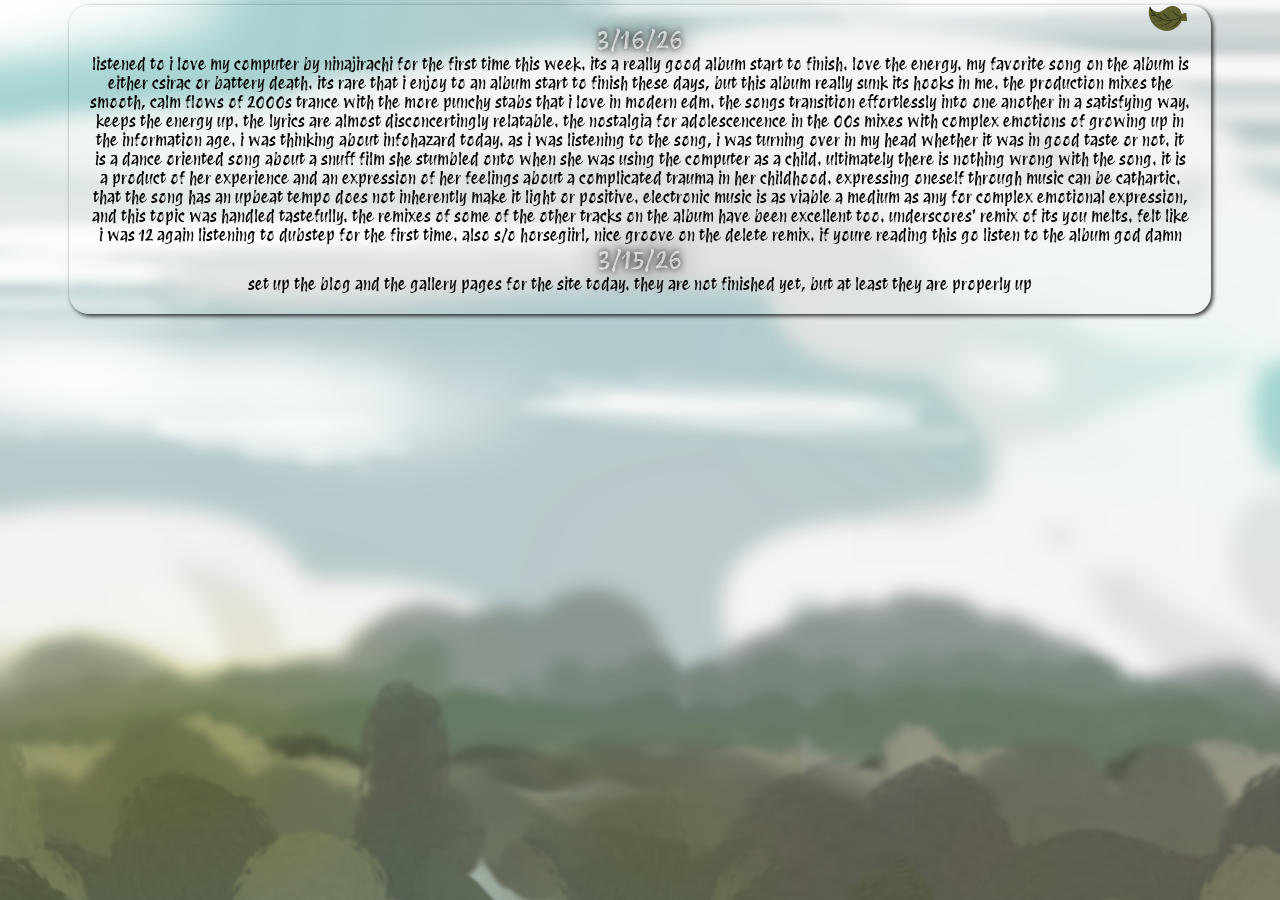
==== blog.html @ a2f9d1df "Update blog.html" ====
<html>
    <head>
        <link rel="stylesheet" href="styles.css">
        <link rel="preconnect" href="https://fonts.googleapis.com">
        <link rel="preconnect" href="https://fonts.gstatic.com" crossorigin>
        <link href="https://fonts.googleapis.com/css2?family=Protest+Revolution&display=swap" rel="stylesheet">
    </head>

    <body>
        <div>
            <h2>3/16/26</h2>
            <p>
                listened to i love my computer by ninajirachi for the first time this week. its a really good album start to finish. love the energy. my favorite song on the album is either csirac or battery death. 
                its rare that i enjoy to an album start to finish these days, but this album really sunk its hooks in me. 
                the production mixes the smooth, calm flows of 2000s trance with the more punchy stabs that i love in modern edm. the songs transition effortlessly into one another in a satisfying way. keeps the energy up.
                the lyrics are almost disconcertingly relatable. the nostalgia for adolescencence in the 00s mixes with complex emotions of growing up in the information age. i was thinking about infohazard today.
                as i was listening to the song, i was turning over in my head whether it was in good taste or not. it is a dance oriented song about a snuff film she stumbled onto when she was using the computer as a child.
                ultimately there is nothing wrong with the song. it is a product of her experience and an expression of her feelings about a complicated trauma in her childhood. 
                expressing oneself through music can be cathartic. that the song has an upbeat tempo does not inherently make it light or positive. electronic music is as viable a medium as any for complex emotional expression, 
                and this topic was handled tastefully. the remixes of some of the other tracks on the album have been excellent too. underscores' remix of its you melts. felt like i was 12 again listening to dubstep for the first time.
                also s/o horsegiirl, nice groove on the delete remix. if youre reading this go listen to the album god damn
            </p>

            <h2>3/15/26</h2>
            <p>
                set up the blog and the gallery pages for the site today. they are not finished yet, but at least they are properly up
            </p>
        </div>
        <script src="script.js"></script>
    </body>
</html>
---- styles.css ----
* {
    margin: 0;
    padding: 0;
    font-family: "Protest Revolution", sans-serif;
    font-weight: 400;
    font-style: normal;
}

body {
    margin: 0 auto;
    background: url('bg\ medium.png') no-repeat;
    background-size: cover;
    width: 90%;
    height: 100vh;
    display:flex;
    flex-direction: column;
    overflow-x: hidden;
    overflow-y: hidden;
}

header {
    margin-top: 10px;
    width: 100%;
    text-align:center;
}

h1 {
  color: #fffe;
  text-shadow: 0 0 2px black, 0 0 6px black, 0 0 30px black;
}

h2 {
    font-size: 25px;
    color:#fffa;
    text-shadow: 0 0 6px black, 0 0 30px black;
}

main {
    margin-bottom:10px;
    flex:1;
    width: 100%;
    display: flex;
}

div {
    border-radius: 20px;
    padding: 20px;
    margin: 5px;
    box-shadow: 2px 2px 4px #000c;
    text-align:center;
}

#left {
    flex:0 0 20%;
    background: #2a2b1aaa;
    width: 20%;
    min-width: 200px;
    text-align: center;
    display: flex;
    flex-direction: column;
}

#right {
    flex:1;
    background: #5c5e2daa;
}

.link-button {
    flex:1;
    padding: 20px;
    width: 100%;
    display: flex;
    align-items: center;
    margin-top: 10px;
    background: #5c5e2daa;
    border: none;
    border-radius: 5px;
}

.link-button:hover {
    background: #5c5e2d; 
    box-shadow: 1px 1px 2px #000c;   
}

.link-button p {
    width: 80%;
    font-size: 20px;
    color:#A5A671;
    text-shadow: 2px 2px 4px #000c;
}

.link-button img {
    width: 15%;
}
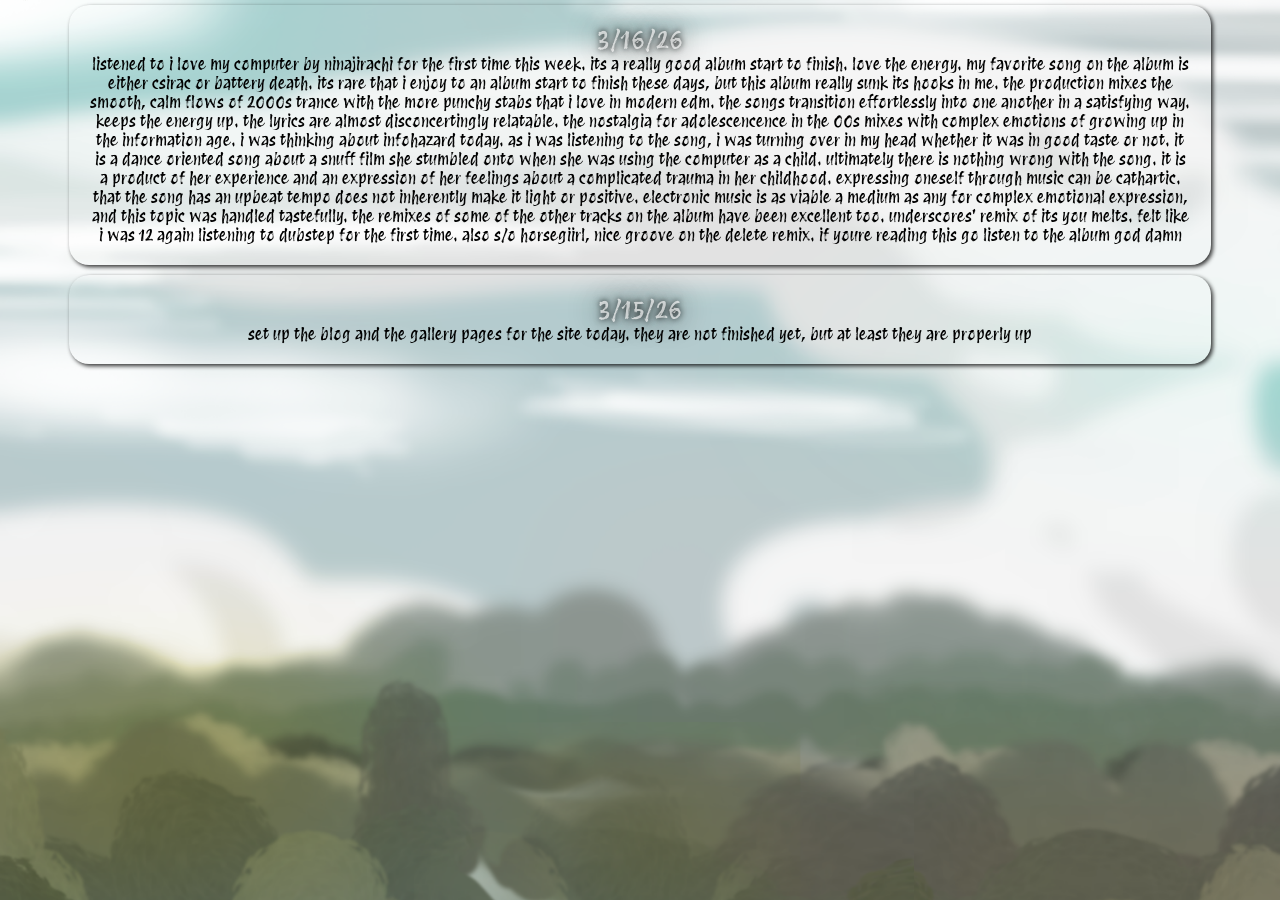
==== commit 379dd3ac: "Update blog.html" ====
--- a/blog.html
+++ b/blog.html
@@ -20,7 +20,9 @@
                 and this topic was handled tastefully. the remixes of some of the other tracks on the album have been excellent too. underscores' remix of its you melts. felt like i was 12 again listening to dubstep for the first time.
                 also s/o horsegiirl, nice groove on the delete remix. if youre reading this go listen to the album god damn
             </p>
+        </div>
 
+        <div>
             <h2>3/15/26</h2>
             <p>
                 set up the blog and the gallery pages for the site today. they are not finished yet, but at least they are properly up
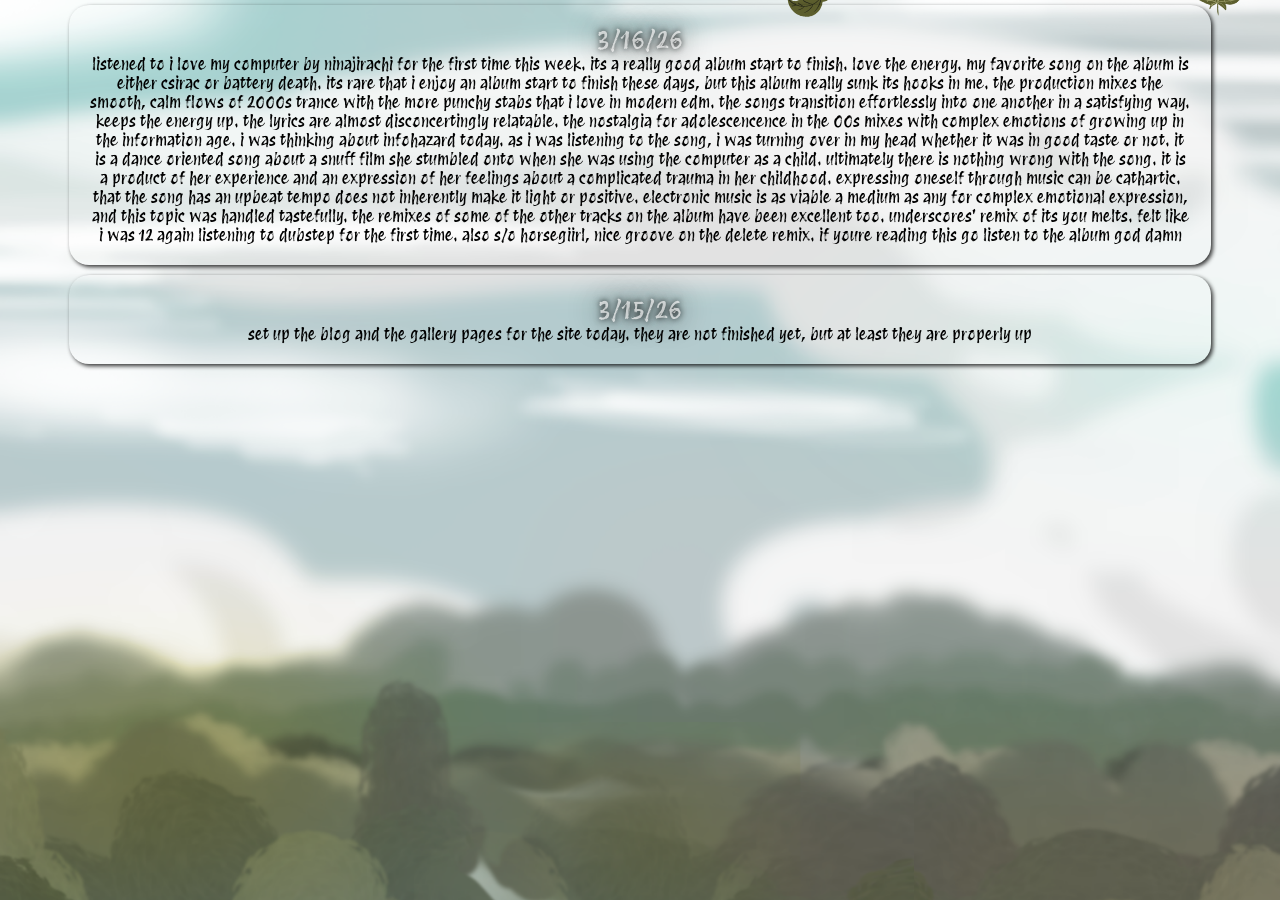
==== commit 4858da32: "Update blog.html" ====
--- a/blog.html
+++ b/blog.html
@@ -11,7 +11,7 @@
             <h2>3/16/26</h2>
             <p>
                 listened to i love my computer by ninajirachi for the first time this week. its a really good album start to finish. love the energy. my favorite song on the album is either csirac or battery death. 
-                its rare that i enjoy to an album start to finish these days, but this album really sunk its hooks in me. 
+                its rare that i enjoy an album start to finish these days, but this album really sunk its hooks in me. 
                 the production mixes the smooth, calm flows of 2000s trance with the more punchy stabs that i love in modern edm. the songs transition effortlessly into one another in a satisfying way. keeps the energy up.
                 the lyrics are almost disconcertingly relatable. the nostalgia for adolescencence in the 00s mixes with complex emotions of growing up in the information age. i was thinking about infohazard today.
                 as i was listening to the song, i was turning over in my head whether it was in good taste or not. it is a dance oriented song about a snuff film she stumbled onto when she was using the computer as a child.
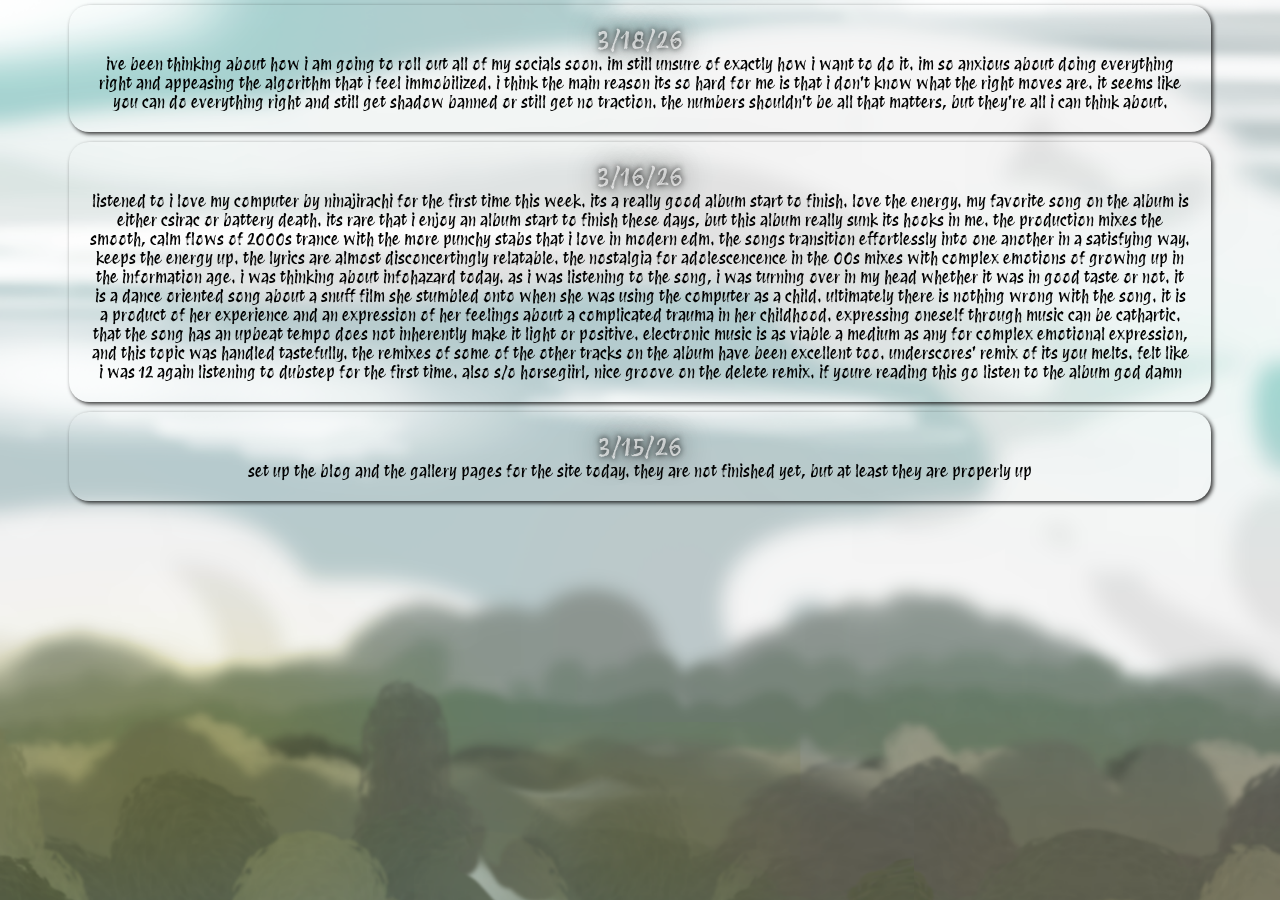
==== commit fe3844ee: "Update blog.html" ====
--- a/blog.html
+++ b/blog.html
@@ -7,6 +7,12 @@
     </head>
 
     <body>
+        <div>
+            <h2>3/18/26</h2>
+            <p>
+               ive been thinking about how i am going to roll out all of my socials soon. im still unsure of exactly how i want to do it. im so anxious about doing everything right and appeasing the algorithm that i feel immobilized. i think the main reason its so hard for me is that i don't know what the right moves are. it seems like you can do everything right and still get shadow banned or still get no traction. the numbers shouldn't be all that matters, but they're all i can think about.
+            </p>
+        </div>
         <div>
             <h2>3/16/26</h2>
             <p>
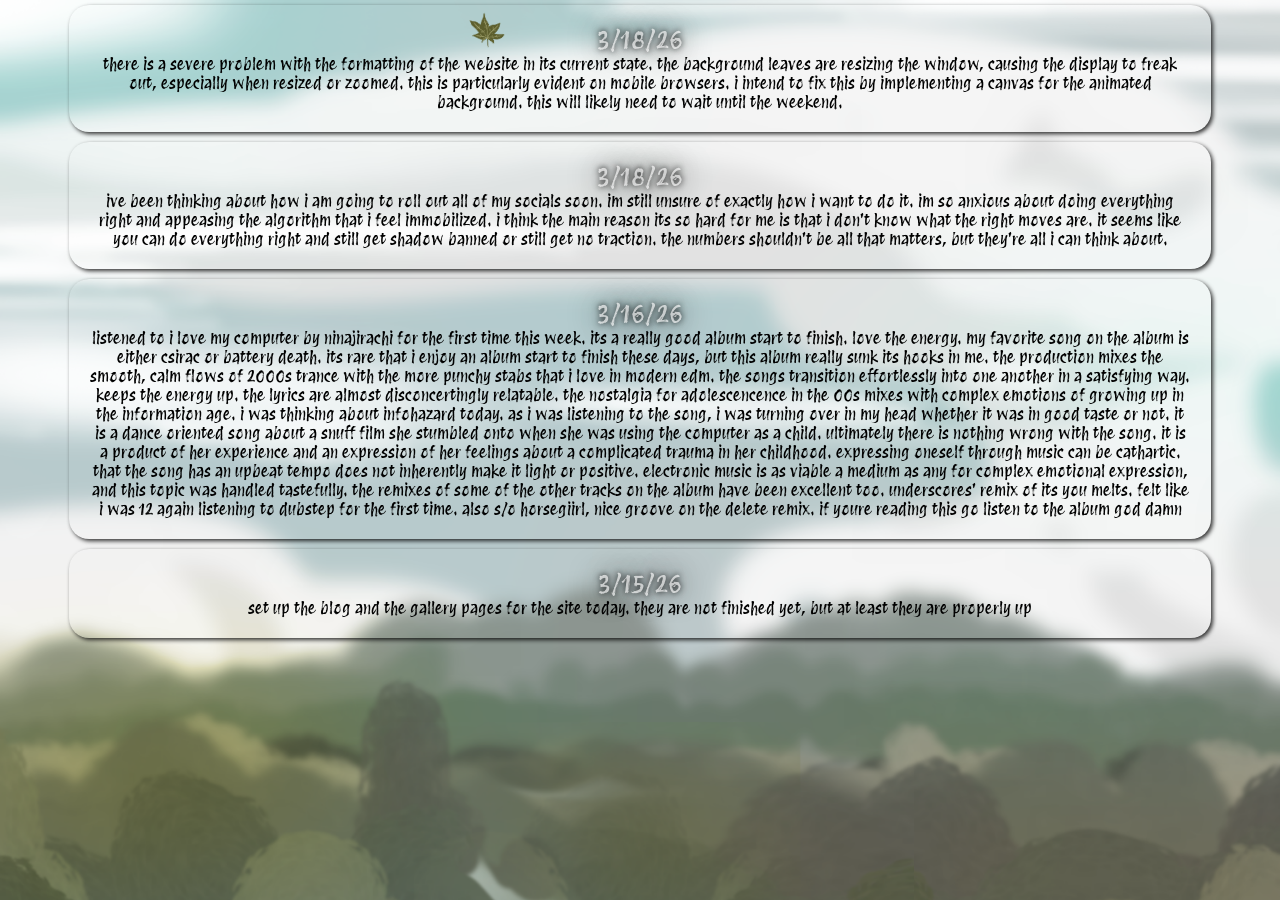
==== commit 2fb9dddb: "Update blog.html" ====
--- a/blog.html
+++ b/blog.html
@@ -7,6 +7,12 @@
     </head>
 
     <body>
+        <div>
+            <h2>3/18/26</h2>
+            <p>
+               there is a severe problem with the formatting of the website in its current state. the background leaves are resizing the window, causing the display to freak out, especially when resized or zoomed. this is particularly evident on mobile browsers. i intend to fix this by implementing a canvas for the animated background. this will likely need to wait until the weekend.
+            </p>
+        </div>
         <div>
             <h2>3/18/26</h2>
             <p>
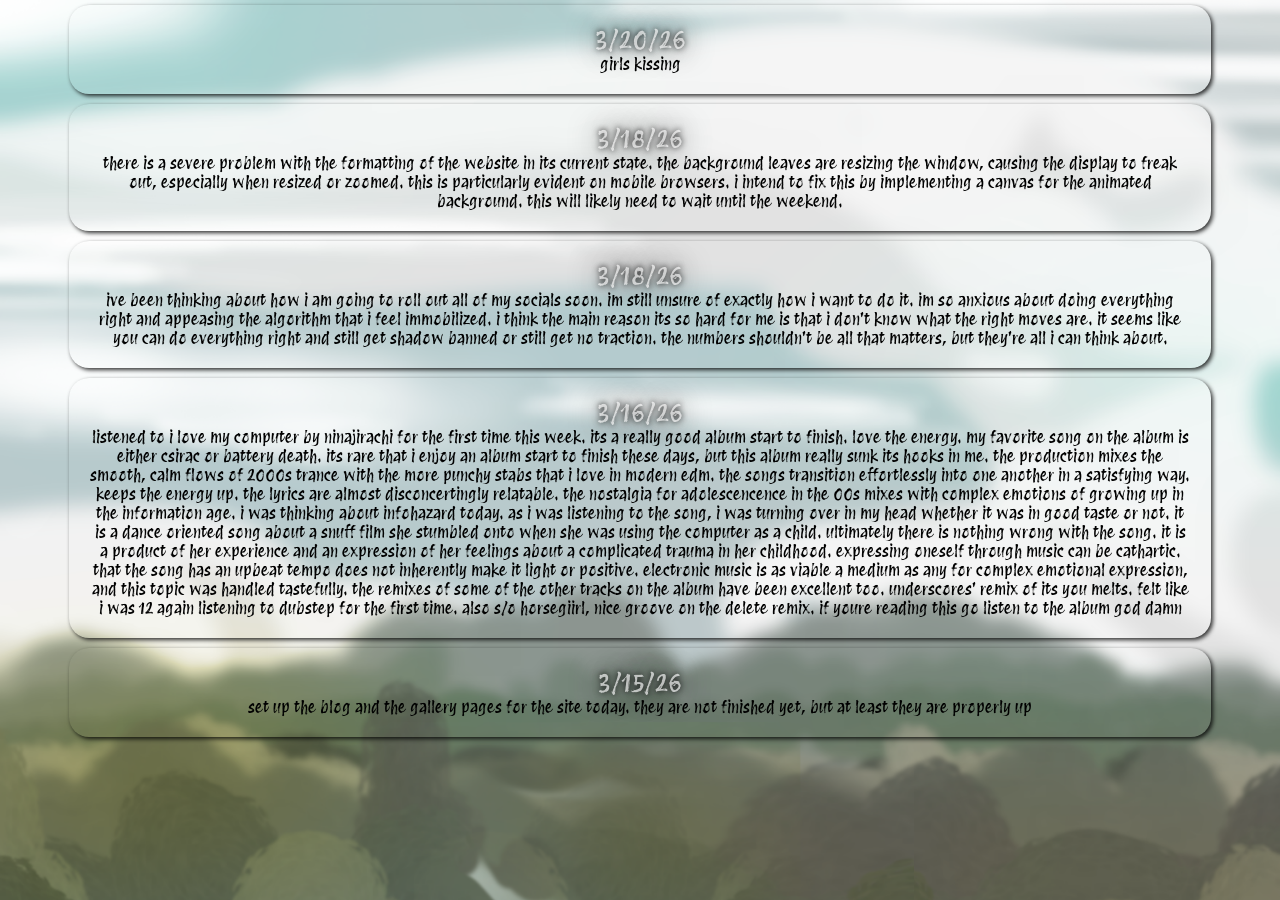
==== commit 83f00c43: "Update blog.html" ====
--- a/blog.html
+++ b/blog.html
@@ -7,6 +7,12 @@
     </head>
 
     <body>
+        <div>
+            <h2>3/20/26</h2>
+            <p>
+               girls kissing
+            </p>
+        </div>
         <div>
             <h2>3/18/26</h2>
             <p>
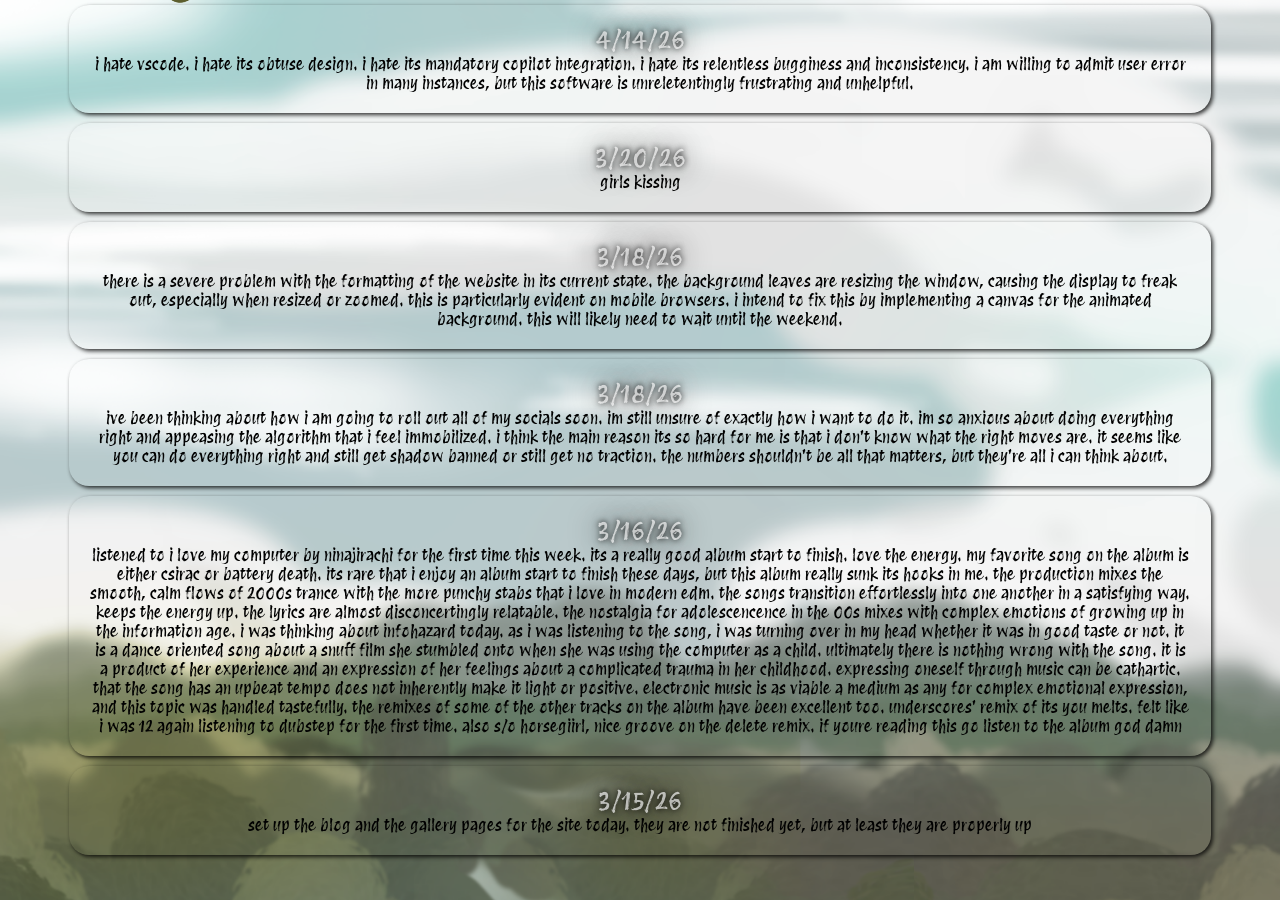
==== commit b207d1f5: "Add files via upload" ====
--- a/blog.html
+++ b/blog.html
@@ -1,51 +1,57 @@
-<html>
-    <head>
-        <link rel="stylesheet" href="styles.css">
-        <link rel="preconnect" href="https://fonts.googleapis.com">
-        <link rel="preconnect" href="https://fonts.gstatic.com" crossorigin>
-        <link href="https://fonts.googleapis.com/css2?family=Protest+Revolution&display=swap" rel="stylesheet">
-    </head>
-
-    <body>
-        <div>
-            <h2>3/20/26</h2>
-            <p>
-               girls kissing
-            </p>
-        </div>
-        <div>
-            <h2>3/18/26</h2>
-            <p>
-               there is a severe problem with the formatting of the website in its current state. the background leaves are resizing the window, causing the display to freak out, especially when resized or zoomed. this is particularly evident on mobile browsers. i intend to fix this by implementing a canvas for the animated background. this will likely need to wait until the weekend.
-            </p>
-        </div>
-        <div>
-            <h2>3/18/26</h2>
-            <p>
-               ive been thinking about how i am going to roll out all of my socials soon. im still unsure of exactly how i want to do it. im so anxious about doing everything right and appeasing the algorithm that i feel immobilized. i think the main reason its so hard for me is that i don't know what the right moves are. it seems like you can do everything right and still get shadow banned or still get no traction. the numbers shouldn't be all that matters, but they're all i can think about.
-            </p>
-        </div>
-        <div>
-            <h2>3/16/26</h2>
-            <p>
-                listened to i love my computer by ninajirachi for the first time this week. its a really good album start to finish. love the energy. my favorite song on the album is either csirac or battery death. 
-                its rare that i enjoy an album start to finish these days, but this album really sunk its hooks in me. 
-                the production mixes the smooth, calm flows of 2000s trance with the more punchy stabs that i love in modern edm. the songs transition effortlessly into one another in a satisfying way. keeps the energy up.
-                the lyrics are almost disconcertingly relatable. the nostalgia for adolescencence in the 00s mixes with complex emotions of growing up in the information age. i was thinking about infohazard today.
-                as i was listening to the song, i was turning over in my head whether it was in good taste or not. it is a dance oriented song about a snuff film she stumbled onto when she was using the computer as a child.
-                ultimately there is nothing wrong with the song. it is a product of her experience and an expression of her feelings about a complicated trauma in her childhood. 
-                expressing oneself through music can be cathartic. that the song has an upbeat tempo does not inherently make it light or positive. electronic music is as viable a medium as any for complex emotional expression, 
-                and this topic was handled tastefully. the remixes of some of the other tracks on the album have been excellent too. underscores' remix of its you melts. felt like i was 12 again listening to dubstep for the first time.
-                also s/o horsegiirl, nice groove on the delete remix. if youre reading this go listen to the album god damn
-            </p>
-        </div>
-
-        <div>
-            <h2>3/15/26</h2>
-            <p>
-                set up the blog and the gallery pages for the site today. they are not finished yet, but at least they are properly up
-            </p>
-        </div>
-        <script src="script.js"></script>
-    </body>
-</html>
+<html>
+    <head>
+        <link rel="stylesheet" href="styles.css">
+        <link rel="preconnect" href="https://fonts.googleapis.com">
+        <link rel="preconnect" href="https://fonts.gstatic.com" crossorigin>
+        <link href="https://fonts.googleapis.com/css2?family=Protest+Revolution&display=swap" rel="stylesheet">
+    </head>
+
+    <body>
+        <div>
+            <h2>4/14/26</h2>
+            <p>
+               i hate vscode. i hate its obtuse design. i hate its mandatory copilot integration. i hate its relentless bugginess and inconsistency. i am willing to admit user error in many instances, but this software is unreletentingly frustrating and unhelpful.
+            </p>
+        </div>
+        <div>
+            <h2>3/20/26</h2>
+            <p>
+               girls kissing
+            </p>
+        </div>
+        <div>
+            <h2>3/18/26</h2>
+            <p>
+               there is a severe problem with the formatting of the website in its current state. the background leaves are resizing the window, causing the display to freak out, especially when resized or zoomed. this is particularly evident on mobile browsers. i intend to fix this by implementing a canvas for the animated background. this will likely need to wait until the weekend.
+            </p>
+        </div>
+        <div>
+            <h2>3/18/26</h2>
+            <p>
+               ive been thinking about how i am going to roll out all of my socials soon. im still unsure of exactly how i want to do it. im so anxious about doing everything right and appeasing the algorithm that i feel immobilized. i think the main reason its so hard for me is that i don't know what the right moves are. it seems like you can do everything right and still get shadow banned or still get no traction. the numbers shouldn't be all that matters, but they're all i can think about.
+            </p>
+        </div>
+        <div>
+            <h2>3/16/26</h2>
+            <p>
+                listened to i love my computer by ninajirachi for the first time this week. its a really good album start to finish. love the energy. my favorite song on the album is either csirac or battery death. 
+                its rare that i enjoy an album start to finish these days, but this album really sunk its hooks in me. 
+                the production mixes the smooth, calm flows of 2000s trance with the more punchy stabs that i love in modern edm. the songs transition effortlessly into one another in a satisfying way. keeps the energy up.
+                the lyrics are almost disconcertingly relatable. the nostalgia for adolescencence in the 00s mixes with complex emotions of growing up in the information age. i was thinking about infohazard today.
+                as i was listening to the song, i was turning over in my head whether it was in good taste or not. it is a dance oriented song about a snuff film she stumbled onto when she was using the computer as a child.
+                ultimately there is nothing wrong with the song. it is a product of her experience and an expression of her feelings about a complicated trauma in her childhood. 
+                expressing oneself through music can be cathartic. that the song has an upbeat tempo does not inherently make it light or positive. electronic music is as viable a medium as any for complex emotional expression, 
+                and this topic was handled tastefully. the remixes of some of the other tracks on the album have been excellent too. underscores' remix of its you melts. felt like i was 12 again listening to dubstep for the first time.
+                also s/o horsegiirl, nice groove on the delete remix. if youre reading this go listen to the album god damn
+            </p>
+        </div>
+
+        <div>
+            <h2>3/15/26</h2>
+            <p>
+                set up the blog and the gallery pages for the site today. they are not finished yet, but at least they are properly up
+            </p>
+        </div>
+        <script src="script.js"></script>
+    </body>
+</html>
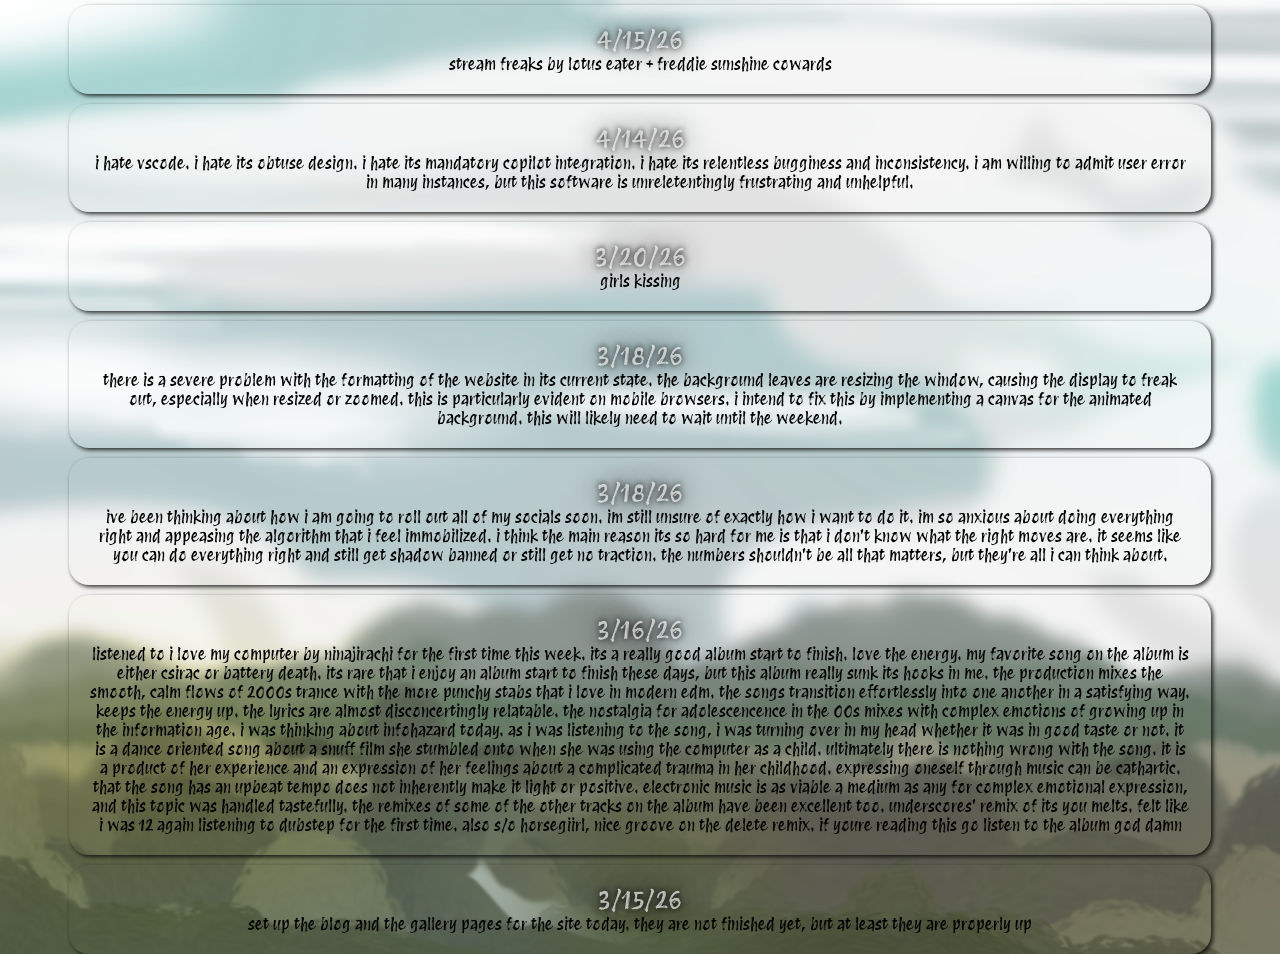
==== commit 2bcd6ec7: "Add files via upload" ====
--- a/blog.html
+++ b/blog.html
@@ -7,6 +7,12 @@
     </head>
 
     <body>
+        <div>
+            <h2>4/15/26</h2>
+            <p>
+               stream freaks by lotus eater + freddie sunshine cowards
+            </p>
+        </div>
         <div>
             <h2>4/14/26</h2>
             <p>
--- a/styles.css
+++ b/styles.css
@@ -50,6 +50,15 @@
     text-align:center;
 }
 
+canvas {
+    position: absolute;
+    margin: 0;
+    padding: 0;
+    top: 0;
+    left: 0;
+    z-index: -1;
+}
+
 #left {
     flex:0 0 20%;
     background: #2a2b1aaa;
